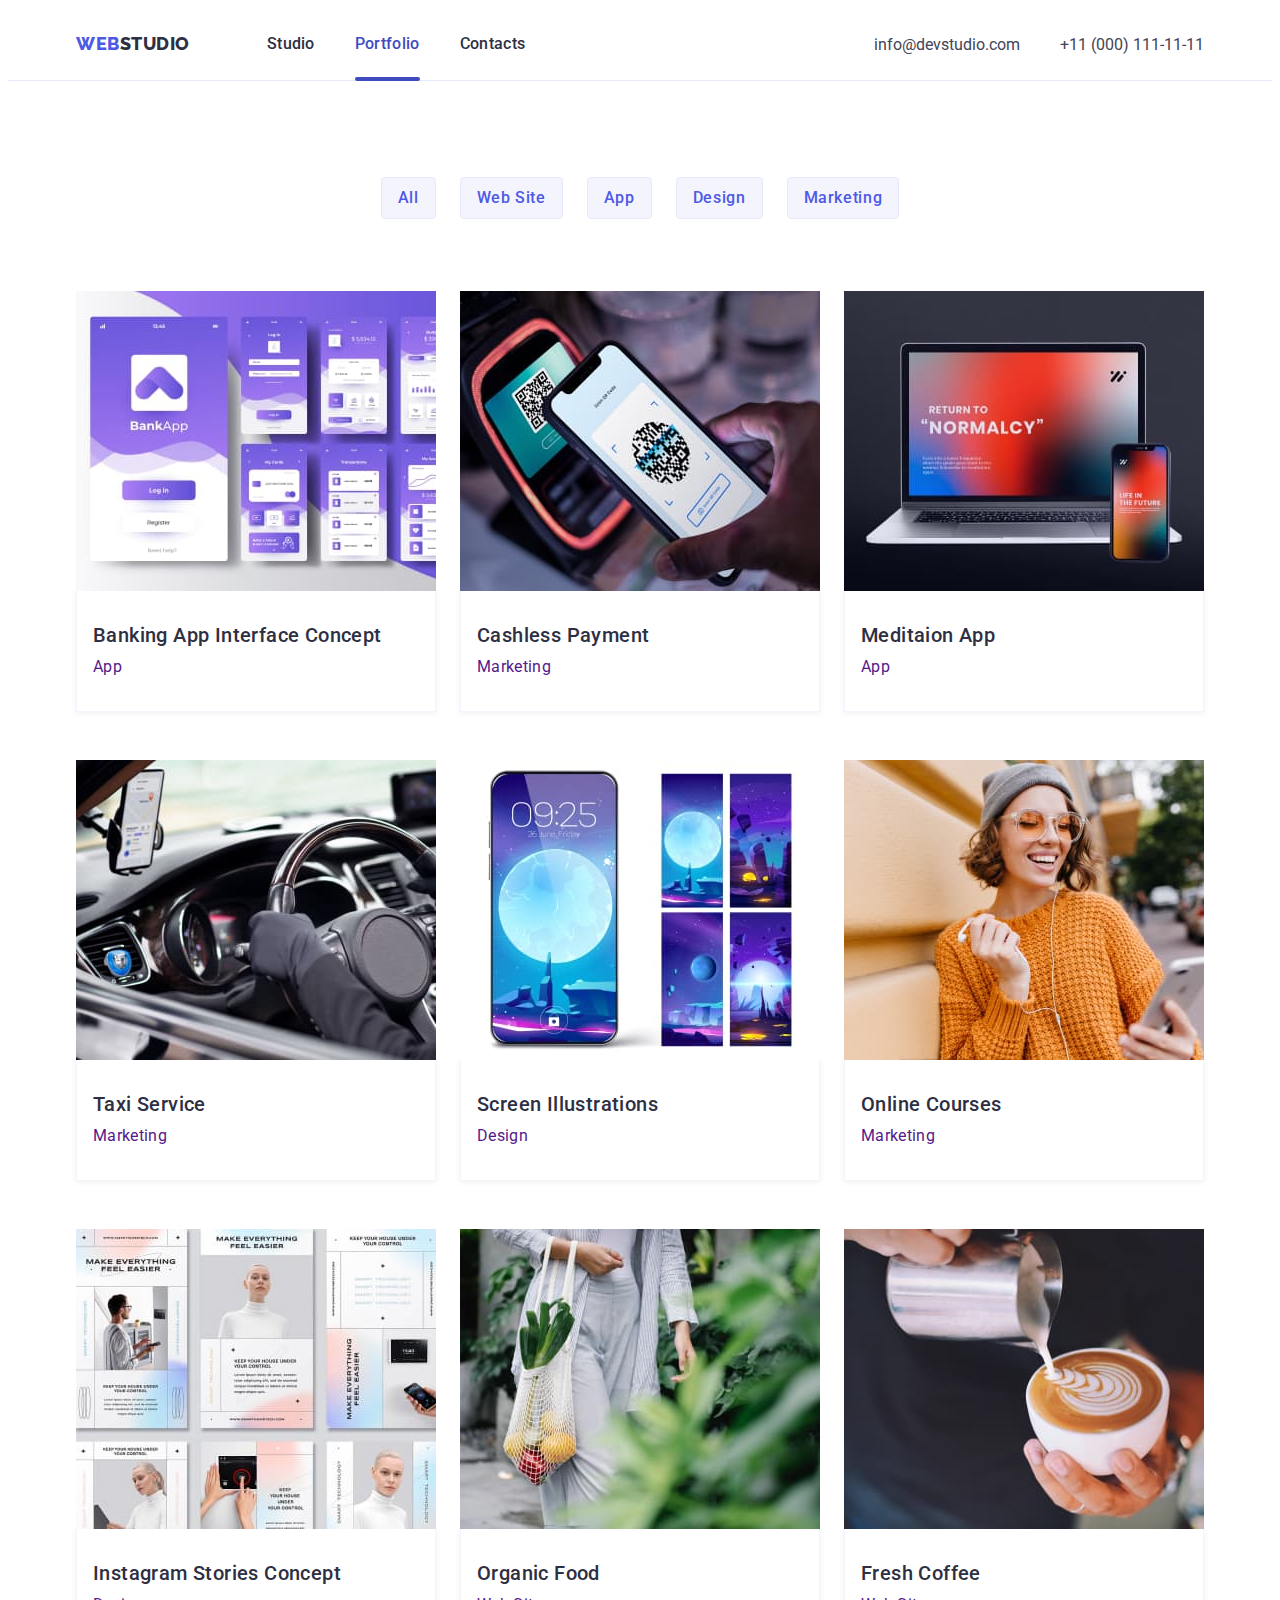
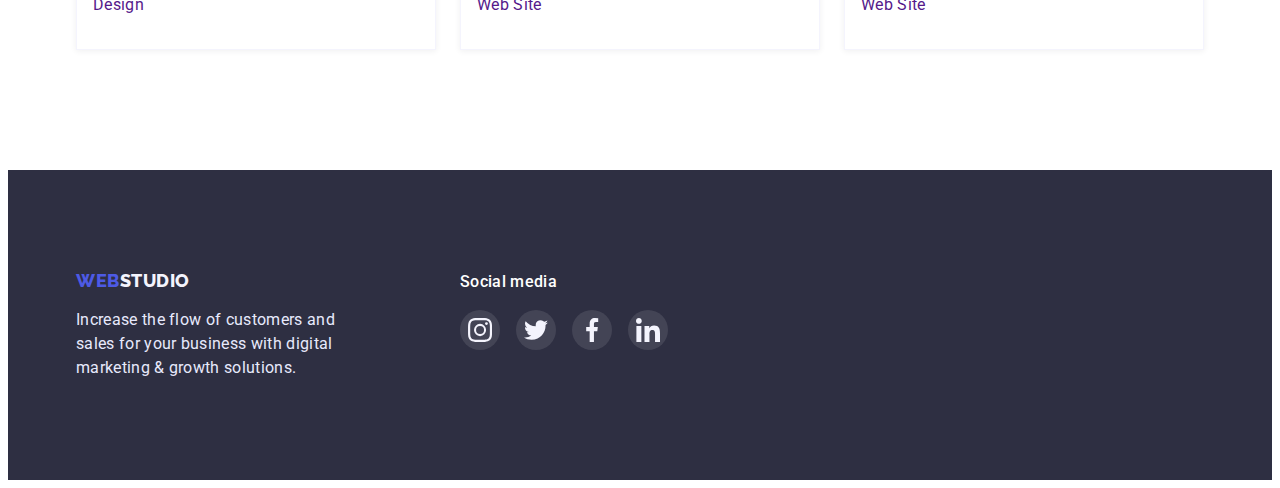
==== portfolio.html @ a3bf5008 "added files 6 works" ====
<!DOCTYPE html>
<html lang="en">
  <head>
    <meta charset="UTF-8" />
    <meta http-equiv="X-UA-Compatible" content="IE=edge" />
    <meta name="viewport" content="width=device-width, initial-scale=1.0" />
    <title>Portfolio</title>
    <link rel="preconnect" href="https://fonts.googleapis.com" />
    <link rel="preconnect" href="https://fonts.gstatic.com" crossorigin />
    <link
      href="https://fonts.googleapis.com/css2?family=Raleway:wght@800&family=Roboto:wght@400;500;700;900&display=swap"
      rel="stylesheet"
    />
    <link rel="preconnect" href="https://fonts.googleapis.com" />
    <link rel="preconnect" href="https://fonts.gstatic.com" crossorigin />
    <link
      href="https://fonts.googleapis.com/css2?family=Raleway:wght@800&family=Roboto:wght@400;500;700;900&display=swap"
      rel="stylesheet"
    />
    <link
      rel="stylesheet"
      href="https://cdnjs.cloudflare.com/ajax/libs/modern-normalize/1.1.0/modern-normalize.min.css"
      integrity="sha512-wpPYUAdjBVSE4KJnH1VR1HeZfpl1ub8YT/NKx4PuQ5NmX2tKuGu6U/JRp5y+Y8XG2tV+wKQpNHVUX03MfMFn9Q=="
      crossorigin="anonymous"
      referrerpolicy="no-referrer"
    />
    <link rel="stylesheet" href="./css/style.css" />
  </head>
  <body>
    <header class="header">
      <div class="conteiner header-flex">
        <nav class="header-nav">
          <a href="./index.html" class="header-logo logo"
            >Web<span class="nav-studio">Studio</span></a
          >
          <ul class="header-list list text">
            <li><a href="./index.html" class="link">Studio</a></li>
            <li>
              <a href="./portfolio.html" class="link current">Portfolio</a>
            </li>
            <li><a href="" class="link">Contacts</a></li>
          </ul>
        </nav>
        <ul class="header-contact list">
          <li>
            <a href="mailto:info@devstudio.com" class="link"
              >info@devstudio.com</a
            >
          </li>
          <li>
            <a href="tel:+110001111111" class="link">+11 (000) 111-11-11</a>
          </li>
        </ul>
      </div>
    </header>
    <main>
      <section class="main section">
        <div class="conteiner">
          <h1 class="visually-hidden">Portfolio</h1>
          <ul class="main-menu list">
            <li>
              <button type="button" class="main-btn btn">All</button>
            </li>
            <li>
              <button type="button" class="main-btn btn">Web Site</button>
            </li>
            <li>
              <button type="button" class="main-btn btn">App</button>
            </li>
            <li><button type="button" class="main-btn btn">Design</button></li>
            <li>
              <button type="button" class="main-btn btn">Marketing</button>
            </li>
          </ul>
          <ul class="main-list list">
            <li class="main-item">
              <a href="" class="main-item-link link">
                <div class="main-block-overlay">
                  <img
                    src="./images/img2/program.jpg"
                    alt="program"
                    width="360"
                    height="300"
                  />
                  <p class="main-overlay text">
                    14 Stylish and User-Friendly App Design Concepts · Task
                    Manager App · Calorie Tracker App · Exotic Fruit Ecommerce
                    App · Cloud Storage App
                  </p>
                </div>
                <div class="main-block">
                  <h2 class="main-subtitle subtitle">
                    Banking App Interface Concept
                  </h2>
                  <p class="main-text text">App</p>
                </div>
              </a>
            </li>
            <li class="main-item">
              <a href="" class="main-item-link link">
                <div class="main-block-overlay">
                  <img
                    src="./images/img2/payment.jpg"
                    alt="payment"
                    width="360"
                    height="300"
                  />
                  <p class="main-overlay text">
                    14 Stylish and User-Friendly App Design Concepts · Task
                    Manager App · Calorie Tracker App · Exotic Fruit Ecommerce
                    App · Cloud Storage App
                  </p>
                </div>
                <div class="main-block">
                  <h2 class="main-subtitle subtitle">Cashless Payment</h2>
                  <p class="main-text text">Marketing</p>
                </div>
              </a>
            </li>
            <li class="main-item">
              <a href="" class="main-item-link link">
                <div class="main-block-overlay">
                  <img
                    src="./images/img2/laptop.jpg"
                    alt="laptop"
                    width="360"
                    height="300"
                  />
                  <p class="main-overlay text">
                    14 Stylish and User-Friendly App Design Concepts · Task
                    Manager App · Calorie Tracker App · Exotic Fruit Ecommerce
                    App · Cloud Storage App
                  </p>
                </div>
                <div class="main-block">
                  <h2 class="main-subtitle subtitle">Meditaion App</h2>
                  <p class="main-text text">App</p>
                </div>
              </a>
            </li>
            <li class="main-item">
              <a href="" class="main-item-link link">
                <div class="main-block-overlay">
                  <img
                    src="./images/img2/taxi.jpg"
                    alt="taxi"
                    width="360"
                    height="300"
                  />
                  <p class="main-overlay text">
                    14 Stylish and User-Friendly App Design Concepts · Task
                    Manager App · Calorie Tracker App · Exotic Fruit Ecommerce
                    App · Cloud Storage App
                  </p>
                </div>
                <div class="main-block">
                  <h2 class="main-subtitle subtitle">Taxi Service</h2>
                  <p class="main-text text">Marketing</p>
                </div>
              </a>
            </li>
            <li class="main-item">
              <a href="" class="main-item-link link">
                <div class="main-block-overlay">
                  <img
                    src="./images/img2/phone.jpg"
                    alt="phone"
                    width="360"
                    height="300"
                  />
                  <p class="main-overlay text">
                    14 Stylish and User-Friendly App Design Concepts · Task
                    Manager App · Calorie Tracker App · Exotic Fruit Ecommerce
                    App · Cloud Storage App
                  </p>
                </div>
                <div class="main-block">
                  <h2 class="main-subtitle subtitle">Screen Illustrations</h2>
                  <p class="main-text text">Design</p>
                </div>
              </a>
            </li>
            <li class="main-item">
              <a href="" class="main-item-link link">
                <div class="main-block-overlay">
                  <img
                    src="./images/img2/girl_phone.jpg"
                    alt="girl and phone"
                    width="360"
                    height="300"
                  />
                  <p class="main-overlay text">
                    14 Stylish and User-Friendly App Design Concepts · Task
                    Manager App · Calorie Tracker App · Exotic Fruit Ecommerce
                    App · Cloud Storage App
                  </p>
                </div>
                <div class="main-block">
                  <h2 class="main-subtitle subtitle">Online Courses</h2>
                  <p class="main-text text">Marketing</p>
                </div>
              </a>
            </li>
            <li class="main-item">
              <a href="" class="main-item-link link">
                <div class="main-block-overlay">
                  <img
                    src="./images/img2/instagram.jpg"
                    alt="instagram"
                    width="360"
                    height="300"
                  />
                  <p class="main-overlay text">
                    14 Stylish and User-Friendly App Design Concepts · Task
                    Manager App · Calorie Tracker App · Exotic Fruit Ecommerce
                    App · Cloud Storage App
                  </p>
                </div>
                <div class="main-block">
                  <h2 class="main-subtitle subtitle">
                    Instagram Stories Concept
                  </h2>
                  <p class="main-text text">Design</p>
                </div>
              </a>
            </li>
            <li class="main-item">
              <a href="" class="main-item-link link">
                <div class="main-block-overlay">
                  <img
                    src="./images/img2/food.jpg"
                    alt="food"
                    width="360"
                    height="300"
                  />
                  <p class="main-overlay text">
                    14 Stylish and User-Friendly App Design Concepts · Task
                    Manager App · Calorie Tracker App · Exotic Fruit Ecommerce
                    App · Cloud Storage App
                  </p>
                </div>
                <div class="main-block">
                  <h2 class="main-subtitle subtitle">Organic Food</h2>
                  <p class="main-text text">Web Site</p>
                </div>
              </a>
            </li>
            <li class="main-item">
              <a href="" class="main-item-link link">
                <div class="main-block-overlay">
                  <img
                    src="./images/img2/coffee.jpg"
                    alt="coffee"
                    width="360"
                    height="300"
                  />
                  <p class="main-overlay text">
                    14 Stylish and User-Friendly App Design Concepts · Task
                    Manager App · Calorie Tracker App · Exotic Fruit Ecommerce
                    App · Cloud Storage App
                  </p>
                </div>
                <div class="main-block">
                  <h2 class="main-subtitle subtitle">Fresh Coffee</h2>
                  <p class="main-text text">Web Site</p>
                </div>
              </a>
            </li>
          </ul>
        </div>
      </section>
    </main>
    <footer class="footer">
      <div class="conteiner footer-flex">
        <div class="footer-content">
          <a href="./index.html" class="footer-logo logo"
            >Web<span class="footer-studio">Studio</span></a
          >
          <p class="footer-text text">
            Increase the flow of customers and sales for your business with
            digital marketing & growth solutions.
          </p>
        </div>
        <div class="footer-soc">
          <h3 class="footer-soc-subtitle subtitle">Social media</h3>
          <ul class="footer-soc-list list">
            <li class="footer-soc-item">
              <a href="" class="footer-soc-link link">
                <svg class="footer-soc-icons" width="24" height="24">
                  <use href="./images/icons.svg#icon-instagram"></use>
                </svg>
              </a>
            </li>
            <li class="footer-soc-item">
              <a href="" class="footer-soc-link link">
                <svg class="footer-soc-icons" width="24" height="24">
                  <use href="./images/icons.svg#icon-twitter"></use>
                </svg>
              </a>
            </li>
            <li class="footer-soc-item">
              <a href="" class="footer-soc-link link">
                <svg class="footer-soc-icons" width="24" height="24">
                  <use href="./images/icons.svg#icon-facebook"></use>
                </svg>
              </a>
            </li>
            <li class="footer-soc-item">
              <a href="" class="footer-soc-link link">
                <svg class="footer-soc-icons" width="24" height="24">
                  <use href="./images/icons.svg#icon-linkedin"></use>
                </svg>
              </a>
            </li>
          </ul>
        </div>
      </div>
    </footer>
  </body>
</html>
---- css/style.css ----
:root {
  --text-color: #434455;
  --dark-color: #2e2f42;
  --accent-color: #e7e9fc;
  --white-color: #ffffff;
  --primary-brend-color: #4d5ae5;
  --hover-color: #404bbf;
  --light-color: #f4f4fd;
  --border-color: #8e8f99;
  --footer-hover-color: #31d0aa;
  --gra: linear-gradient(rgba(46, 47, 66, 0.7), rgba(46, 47, 66, 0.7));
  --backdrop-color: rgba(46, 47, 66, 0.4);
  --modal-color: #fcfcfc;
  --cubic-bezier: cubic-bezier(0.4, 0, 0.2, 1);
  --duration: 250ms;
}
html {
  box-sizing: border-box;
}
*,
*::before,
*::after {
  box-sizing: inherit;
}
body {
  font-family: 'roboto', sans-serif;
  color: var(--text-color);
}
h1,
h2,
h3,
h4,
h5,
h6,
p {
  margin: 0;
}
ul {
  margin: 0;
  padding-left: 0;
}
img {
  display: block;
  min-width: 100%;
}
.visually-hidden {
  position: absolute;
  width: 1px;
  height: 1px;
  margin: -1px;
  border: 0;
  padding: 0;

  white-space: nowrap;
  clip-path: inset(100%);
  clip: rect(0 0 0 0);
  overflow: hidden;
}
.conteiner {
  width: 1158px;
  padding-right: 15px;
  padding-left: 15px;
  margin: 0 auto;
}
.list {
  list-style: none;
  padding: 0;
  margin: 0;
}
.link {
  text-decoration: none;
}
.title {
  margin-bottom: 72px;
  text-align: center;

  font-size: 36px;
  line-height: 1.11;
  letter-spacing: 0.02em;
  text-transform: capitalize;
  color: var(--dark-color);
}
.subtitle {
  font-weight: 500;
  font-size: 20px;
  line-height: 1.2;
  letter-spacing: 0.02em;
}
.text {
  font-size: 16px;
  line-height: 1.5;
  letter-spacing: 0.02em;
}
.btn {
  display: inline-block;

  font-family: inherit;
  font-weight: 500;
  font-size: 16px;
  line-height: 1.5;
  letter-spacing: 0.04em;
  cursor: pointer;

  border-radius: 4px;
  border: 1px solid transparent;
}
.section {
  padding-top: 120px;
  padding-bottom: 120px;
}

/*-----------header--------------*/
.header-flex {
  display: flex;
}
.header {
  border-bottom: 1px solid var(--accent-color);
}
.header-nav {
  display: flex;
  margin-right: auto;
}
.header-list {
  display: flex;
  align-items: center;
  gap: 40px;
}
.logo {
  display: block;
  margin-right: 77px;
  padding-top: 24px;
  padding-bottom: 24px;

  font-family: 'Raleway', sans-serif;
  font-weight: 800;
  font-size: 18px;
  line-height: 1.33;
  letter-spacing: 0.03em;
  text-transform: uppercase;
  text-decoration: none;

  color: var(--primary-brend-color);
}
.nav-studio {
  color: var(--dark-color);
}
.header-contact {
  display: flex;
  align-items: center;
  gap: 40px;
}
.header-list .link {
  display: block;
  padding-top: 24px;
  padding-bottom: 24px;

  font-weight: 500;
  font-size: 16px;
  line-height: 1.5;
  letter-spacing: 0.02em;

  color: var(--dark-color);

  transition: color var(--duration) var(--cubic-bezier);
}
.header-list .link:hover,
.header-list .link:focus {
  color: var(--primary-brend-color);
}
.header-list .link:active {
  color: var(--text-color);
}
.header-contact .link {
  display: block;
  padding-top: 24px;
  padding-bottom: 24px;

  color: var(--text-color);

  transition: color var(--duration) var(--cubic-bezier);
}
.header-contact .link:hover,
.header-contact .link:focus {
  color: var(--primary-brend-color);
}

.header-list .current {
  position: relative;

  color: var(--hover-color);
}
.current::after {
  content: '';

  position: absolute;
  left: 0;
  bottom: -1px;
  width: 100%;
  height: 4px;

  border-radius: 2px;
  background-color: var(--hover-color);
}
/*------------------hero-------------*/
.hero {
  max-width: 1440px;
  padding-top: 188px;
  padding-bottom: 188px;
  margin: auto;
  text-align: center;
  background-color: var(--border-color);

  background-image: var(--gra), url(../images/bg/people-office.jpg);
  background-repeat: no-repeat;
  background-size: cover;
}
.hero-title {
  margin: 0 auto;
  margin-bottom: 48px;
  max-width: 498px;

  font-size: 56px;
  line-height: 1.07;
  letter-spacing: 0.02em;

  color: var(--white-color);
}
.hero-btn {
  padding: 16px 32px;
  min-width: 170px;
  text-align: center;

  color: var(--white-color);
  background-color: var(--primary-brend-color);
  box-shadow: 0px 4px 4px rgba(0, 0, 0, 0.15);

  transition: background-color var(--duration) var(--cubic-bezier);
}
.hero-btn:hover,
.hero-btn:focus {
  background-color: var(--hover-color);
}
/*----------------features-------------*/
.features {
}
.features-list {
  display: flex;
  flex-wrap: nowrap;
  gap: 24px;
}
.features-item {
  min-width: 264px;
}
.features-icons-box {
  width: 264px;
  padding: 24px 100px;
  margin-bottom: 8px;
  display: flex;
  align-items: center;
  justify-content: center;

  background: var(--light-color);
  border-radius: 4px;
}
.features-icons {
}
.features-subtitle {
  color: var(--dark-color);
  margin-bottom: 8px;
}
.features-text {
}
/*----------------picture-------------*/
.pic {
  padding-top: 0;
}
.pic-title {
}
.pic-list {
  display: flex;
  flex-wrap: nowrap;
  gap: 24px;
  justify-content: space-between;
}
.pic-item {
  flex-basis: calc((100% - 48px) / 3);
}
/*----------------cards-------------*/
.cards {
  background-color: var(--light-color);
}
.cards-title {
}
.cards-block {
  padding-top: 32px;
  padding-bottom: 32px;
  text-align: center;
}
.cards-subtitle {
  color: var(--dark-color);
  margin-bottom: 8px;
}
.cards-list {
  display: flex;
  flex-wrap: nowrap;
  gap: 24px;
  justify-content: space-between;
}
.cards-list > li {
  flex-basis: calc((100% - 72px) / 4);

  background: var(--white-color);
  box-shadow: 0px 1px 6px rgba(46, 47, 66, 0.08),
    0px 1px 1px rgba(46, 47, 66, 0.16), 0px 2px 1px rgba(46, 47, 66, 0.08);
  border-radius: 0px 0px 4px 4px;
}
.cards-text {
  margin-bottom: 8px;
}
.cards-soc-list {
  display: flex;
  justify-content: center;
  gap: 24px;
}

.cards-soc-item {
  width: 40px;
  height: 40px;
}
.cards-soc-link {
  width: 100%;
  height: 100%;
  padding: 12px 12px;
  display: flex;
  align-items: center;
  justify-content: center;

  border-radius: 50%;
  background-color: var(--primary-brend-color);

  transition: background-color var(--duration) var(--cubic-bezier);
}
.cards-soc-link:hover,
.cards-soc-link:focus {
  background-color: var(--hover-color);
}
.cards-soc-icons {
  fill: var(--light-color);
}
/*----------------customers-------------*/
.customers {
  padding-top: 130px;
}
.customers-title {
  margin-bottom: 72px;
  color: var(--dark-color);
}
.customers-list {
  display: flex;
  justify-content: center;
  gap: 24px;
}

.customers-item {
  width: 168px;
  height: 88px;
}
.customers-link {
  width: 100%;
  height: 100%;
  padding: 16px 32px;

  display: flex;
  align-items: center;
  justify-content: center;
  color: var(--border-color);

  border: 1px solid var(--border-color);
  border-radius: 4px;

  transition: background-color var(--duration) var(--cubic-bezier),
    color var(--duration) var(--cubic-bezier);
}
.customers-icons {
  fill: currentColor;
  transition: fill var(--duration) var(--cubic-bezier);
}
.customers-icons:is(:hover, :focus) {
  fill: var(--hover-color);
}
.customers-link:is(:hover, :focus) {
  border-color: var(--hover-color);
  color: var(--hover-color);
}
/*----------------footer-------------*/
.footer {
  padding-top: 100px;
  padding-bottom: 100px;

  background-color: var(--dark-color);
}
.footer-flex {
  display: flex;
  gap: 120px;
  align-items: baseline;
}
.footer-logo {
  margin-bottom: 16px;
  margin-right: 0;
  padding-top: 0;
  padding-bottom: 0;

  line-height: 1.16;
}
.footer-studio {
  color: var(--light-color);
}
.footer-text {
  color: var(--accent-color);
  max-width: 264px;
}
.footer-soc {
}
.footer-soc-subtitle {
  margin-bottom: 16px;
  font-size: 16px;
  line-height: calc(24 / 16);
  letter-spacing: 0.02em;

  color: var(--white-color);
}
.footer-soc-list {
  display: flex;
  align-items: center;
  justify-content: center;
  gap: 16px;
}
.footer-soc-item {
  widows: 208px;
  height: 40px;
}
.footer-soc-link {
  width: 100%;
  height: 100%;
  padding: 8px 8px;
  display: flex;
  align-items: center;
  justify-content: center;
  color: var(--light-color);

  border-radius: 50%;
  background-color: rgba(255, 255, 255, 0.1);

  transition: background-color var(--duration) var(--cubic-bezier);
}

.footer-soc-icons {
  width: 24px;
  height: 24px;
  fill: currentColor;
}
.footer-soc-link:is(:hover, :focus) {
  background-color: var(--footer-hover-color);
}
/*----------------PORTFOLIO-------------*/
.main {
  padding-top: 96px;
}
.main-list {
  display: flex;
  margin: 0;
  padding: 0;
  flex-wrap: wrap;
  gap: 24px;
  row-gap: 48px;
}
.main-menu {
  display: flex;
  flex-wrap: nowrap;
  justify-content: center;
  gap: 24px;
  margin-bottom: 72px;
}

.main-btn {
  padding: 8px 16px;
  text-align: center;

  color: var(--primary-brend-color);
  background-color: var(--light-color);
  border: 1px solid #e7e9fc;
  transition: color var(--duration) var(--cubic-bezier),
    background-color var(--duration) var(--cubic-bezier),
    box-shadow var(--duration) var(--cubic-bezier),
    border-color var(--duration) var(--cubic-bezier);
}
.main-block {
  padding-top: 32px;
  padding-bottom: 32px;
  padding-left: 16px;
  border: 0.5px solid var(--light-color);
  box-shadow: 0px 1px 6px rgba(46, 47, 66, 0.08);
  border-top: transparent;
}
.main-item-link {
  display: inline-block;
  transition: box-shadow 250ms var(--cubic-bezier);
}
.main-item-link:is(:hover, :focus) {
  box-shadow: 0px 1px 6px rgba(46, 47, 66, 0.08),
    0px 1px 1px rgba(46, 47, 66, 0.16), 0px 2px 1px rgba(46, 47, 66, 0.08);
  cursor: pointer;
}
.main-btn:hover,
.main-btn:focus {
  color: var(--white-color);
  background-color: var(--hover-color);
  box-shadow: 0px 3px 1px rgba(0, 0, 0, 0.1), 0px 2px 1px rgba(0, 0, 0, 0.08),
    0px 2px 2px rgba(0, 0, 0, 0.12);
  border-color: transparent;
}
.main-item-link {
  flex-basis: calc((100% - 48px) / 3);
}
.main-subtitle {
  color: var(--dark-color);
  margin-bottom: 8px;
}
.main-text {
}
.main-block-overlay {
  position: relative;
  overflow: hidden;
}
.main-overlay {
  opacity: 0;
  position: absolute;
  top: 0;
  left: 0;

  width: 100%;
  height: 100%;
  padding: 40px 32px;
  overflow: auto;

  color: var(--light-color);

  background-color: var(--primary-brend-color);

  transform: translateY(100%);

  transition: transform var(--duration) var(--cubic-bezier);
}
.main-item-link:hover .main-overlay,
.main-item-link:focus .main-overlay {
  opacity: 1;
  transform: translateY(0);
}
/*----------------MODAL-------------*/
.backdrop {
  position: fixed;
  top: 0;
  left: 0;
  z-index: 100;

  width: 100%;
  height: 100%;

  background-color: var(--backdrop-color);
  transition: opacity var(--duration) var(--cubic-bezier),
    visibility var(--duration) var(--cubic-bezier);
}
.backdrop.is-hidden {
  opacity: 0;
  visibility: hidden;
  pointer-events: none;
}
.modal {
  position: absolute;
  top: 50%;
  left: 50%;

  padding: 24px;
  width: 408px;
  height: 576px;

  background-color: var(--modal-color);
  box-shadow: 0px 1px 1px rgba(0, 0, 0, 0.14), 0px 1px 3px rgba(0, 0, 0, 0.12),
    0px 2px 1px rgba(0, 0, 0, 0.2);
  border-radius: 4px;

  transform: translate(-50%, -50%) scale(1.1);

  transition: transform var(--duration) var(--cubic-bezier);
}
.backdrop.is-hidden .modal {
  transform: translate(-50%, -50%) scale(1);
}
.modal-close {
  position: absolute;
  top: 24px;
  right: 24px;

  display: flex;
  justify-content: center;
  align-items: center;

  width: 24px;
  height: 24px;

  color: #000000;
  cursor: pointer;
  border: 1px solid rgba(0, 0, 0, 0.1);
  border-radius: 50%;
  transition: background-color var(--duration) var(--cubic-bezier);
}

.close-icons {
  width: 8px;
  height: 8px;

  fill: currentColor;
  transition: fill var(--duration) var(--cubic-bezier);
}

.modal-close:is(:hover, :focus) {
  background-color: var(--hover-color);
}
.modal-close:is(:hover, :focus) .close-icons {
  fill: var(--white-color);
}
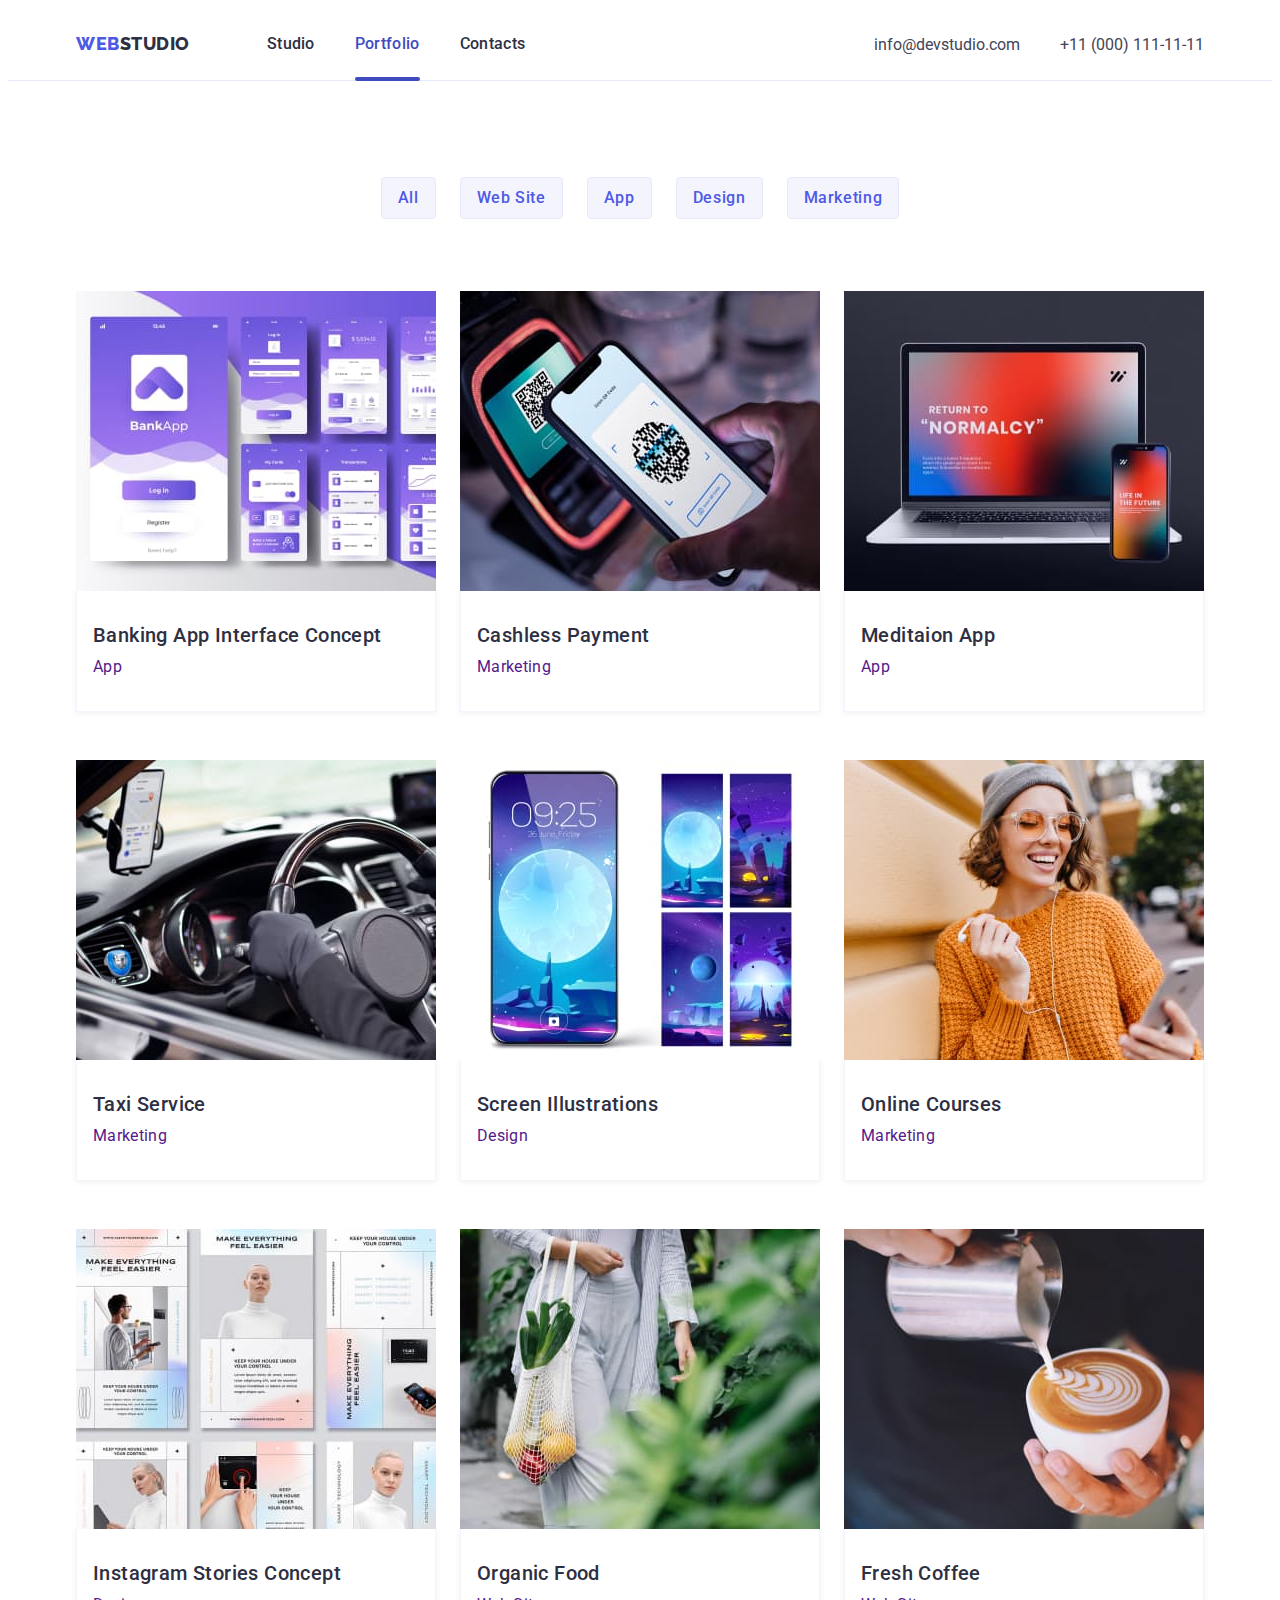
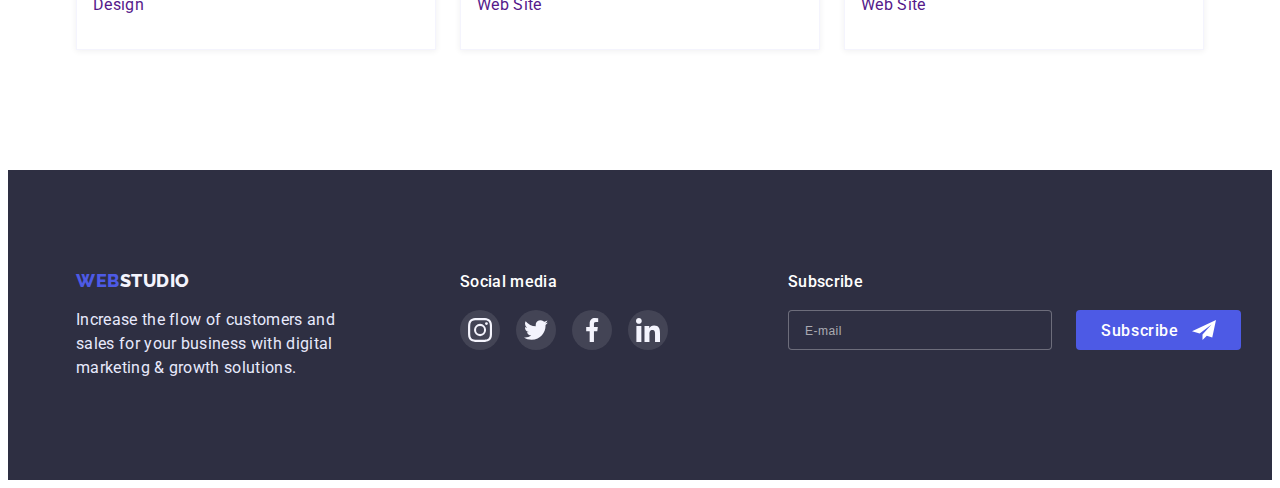
==== commit e5c96b76: "hw-06" ====
--- a/portfolio.html
+++ b/portfolio.html
@@ -314,6 +314,26 @@
             </li>
           </ul>
         </div>
+        <div class="footer-sub">
+          <h3 class="footer-sub-subtitle subtitle">Subscribe</h3>
+          <form class="footer-form-sub">
+            <label for="footer-email"></label>
+            <input
+              type="email"
+              id="footer-email"
+              name="sub_email"
+              placeholder="E-mail"
+              class="footer-input-email"
+            />
+
+            <button type="submit" class="footer-sub-btn btn">
+              Subscribe
+              <svg class="footer-sub-icons">
+                <use href="./images/icons.svg#icon-frame"></use>
+              </svg>
+            </button>
+          </form>
+        </div>
       </div>
     </footer>
   </body>
--- a/css/style.css
+++ b/css/style.css
@@ -13,6 +13,12 @@
   --modal-color: #fcfcfc;
   --cubic-bezier: cubic-bezier(0.4, 0, 0.2, 1);
   --duration: 250ms;
+  --modal-input-text: #8e8f99;
+  --modal-border: rgba(33, 33, 33, 0.2);
+  --br-footer-sub-clr: rgba(255, 255, 255, 0.3);
+  --modal-placeholder: rgba(117, 117, 117, 0.5);
+  --modal-policy-color: #757575;
+  --footer-pl: rgba(255, 255, 255, 0.6);
 }
 html {
   box-sizing: border-box;
@@ -23,7 +29,7 @@
   box-sizing: inherit;
 }
 body {
-  font-family: 'roboto', sans-serif;
+  font-family: "roboto", sans-serif;
   color: var(--text-color);
 }
 h1,
@@ -131,7 +137,7 @@
   padding-top: 24px;
   padding-bottom: 24px;
 
-  font-family: 'Raleway', sans-serif;
+  font-family: "Raleway", sans-serif;
   font-weight: 800;
   font-size: 18px;
   line-height: 1.33;
@@ -190,7 +196,7 @@
   color: var(--hover-color);
 }
 .current::after {
-  content: '';
+  content: "";
 
   position: absolute;
   left: 0;
@@ -417,7 +423,7 @@
 }
 .footer-text {
   color: var(--accent-color);
-  max-width: 264px;
+  width: 264px;
 }
 .footer-soc {
 }
@@ -462,6 +468,73 @@
 .footer-soc-link:is(:hover, :focus) {
   background-color: var(--footer-hover-color);
 }
+.footer-sub {
+}
+.footer-sub-subtitle {
+  font-size: 16px;
+  line-height: 1.5;
+  letter-spacing: 0.02em;
+
+  margin-bottom: 16px;
+
+  color: var(--white-color);
+}
+.footer-form-sub {
+  display: flex;
+}
+.footer-input-email {
+  width: 264px;
+  height: 40px;
+  font-size: 14px;
+
+  padding: 8px 0 8px 16px;
+  margin-right: 24px;
+
+  outline: transparent;
+
+  color: var(--white-color);
+
+  background-color: var(--dark-color);
+
+  border: 1px solid var(--br-footer-sub-clr);
+  border-radius: 4px;
+}
+.footer-input-email::placeholder {
+  font-size: 12px;
+  line-height: 2;
+  letter-spacing: 0.04em;
+
+  color: var(--footer-pl);
+}
+.footer-sub-btn {
+  position: relative;
+
+  width: 165px;
+  height: 40px;
+
+  padding: 8px 64px 8px 24px;
+
+  font-weight: 500;
+  font-size: 16px;
+  line-height: 1.5;
+  letter-spacing: 0.04em;
+  color: var(--white-color);
+
+  background-color: var(--primary-brend-color);
+  transform: background-color var(--duration) var(--cubic-bezier);
+}
+.footer-sub-btn:is(:hover, :focus) {
+  background-color: var(--hover-color);
+}
+.footer-sub-icons {
+  position: absolute;
+  top: 50%;
+  right: 24px;
+  transform: translateY(-50%);
+  width: 24px;
+  height: 24px;
+}
+
 /*----------------PORTFOLIO-------------*/
 .main {
   padding-top: 96px;
@@ -581,6 +654,7 @@
   left: 50%;
 
   padding: 24px;
+  padding-top: 72px;
   width: 408px;
   height: 576px;
 
@@ -629,3 +703,149 @@
 .modal-close:is(:hover, :focus) .close-icons {
   fill: var(--white-color);
 }
+
+/*----------------MODAl--FORM-------------*/
+.modal-text {
+  display: block;
+  text-align: center;
+
+  margin-bottom: 14px;
+
+  font-weight: 500;
+  font-size: 16px;
+  line-height: 1.5;
+  letter-spacing: 0.02em;
+
+  color: var(--dark-color);
+}
+.modal-form {
+  display: flex;
+  flex-direction: column;
+}
+.modal-input-text {
+  font-size: 12px;
+  line-height: 1.16;
+  letter-spacing: 0.01em;
+
+  margin-bottom: 4px;
+
+  color: var(--modal-input-text);
+}
+.modal-imput-wrap {
+  position: relative;
+
+  margin-bottom: 8px;
+}
+.modal-input {
+  font-size: 14px;
+
+  width: 100%;
+  height: 40px;
+
+  padding: 11px 0 11px 38px;
+
+  outline: transparent;
+
+  border: 1px solid var(--modal-border);
+  border-radius: 4px;
+
+  transform: border-color var(--duration) var(--cubic-bezier);
+}
+.modal-input:focus {
+  border-color: var(--primary-brend-color);
+}
+.modal-input-icons {
+  position: absolute;
+  top: 50%;
+  left: 16px;
+  transform: translateY(-50%);
+
+  width: 18px;
+  height: 24px;
+
+  fill: var(--dark-color);
+}
+.modal-input:focus + .modal-input-icons {
+  fill: var(--primary-brend-color);
+}
+
+.modal-textarea {
+  font-size: 14px;
+
+  width: 100%;
+  height: 120px;
+
+  padding: 8px 16px;
+  margin-bottom: 16px;
+
+  outline: transparent;
+
+  border: 1px solid var(--modal-border);
+  border-radius: 4px;
+  resize: none;
+}
+.modal-textarea:focus {
+  border-color: var(--primary-brend-color);
+}
+
+.modal-textarea::placeholder {
+  font-size: 12px;
+  line-height: 1.33;
+
+  letter-spacing: 0.04em;
+
+  color: var(--modal-placeholder);
+}
+.modal-text-policy {
+  display: flex;
+
+  font-size: 12px;
+  line-height: 1.33;
+  letter-spacing: 0.04em;
+
+  margin-bottom: 24px;
+
+  color: var(--modal-policy-color);
+}
+.modal-text-policy::before {
+  content: " ";
+
+  width: 16px;
+  height: 16px;
+
+  margin-right: 8px;
+
+  border: 1.25px solid var(--dark-color);
+  border-radius: 2px;
+  transform: background-color var(--duration) var(--cubic-bezier);
+}
+.modal-checkbox:checked + .modal-text-policy::before {
+  background-color: var(--hover-color);
+  border: none;
+  background-image: url(../images/icons/check.svg);
+  background-position: center;
+  background-repeat: no-repeat;
+}
+.modal-btn {
+  color: var(--white-color);
+
+  font-weight: 500;
+  letter-spacing: 0.04em;
+
+  width: 169px;
+  min-height: 56px;
+
+  text-align: center;
+
+  align-self: center;
+
+  background-color: var(--primary-brend-color);
+  box-shadow: 0px 4px 4px rgba(0, 0, 0, 0.15);
+  border-radius: 4px;
+
+  transition: background-color var(--duration) var(--cubic-bezier);
+}
+.modal-btn:hover,
+.modal-btn:focus {
+  background-color: var(--hover-color);
+}
